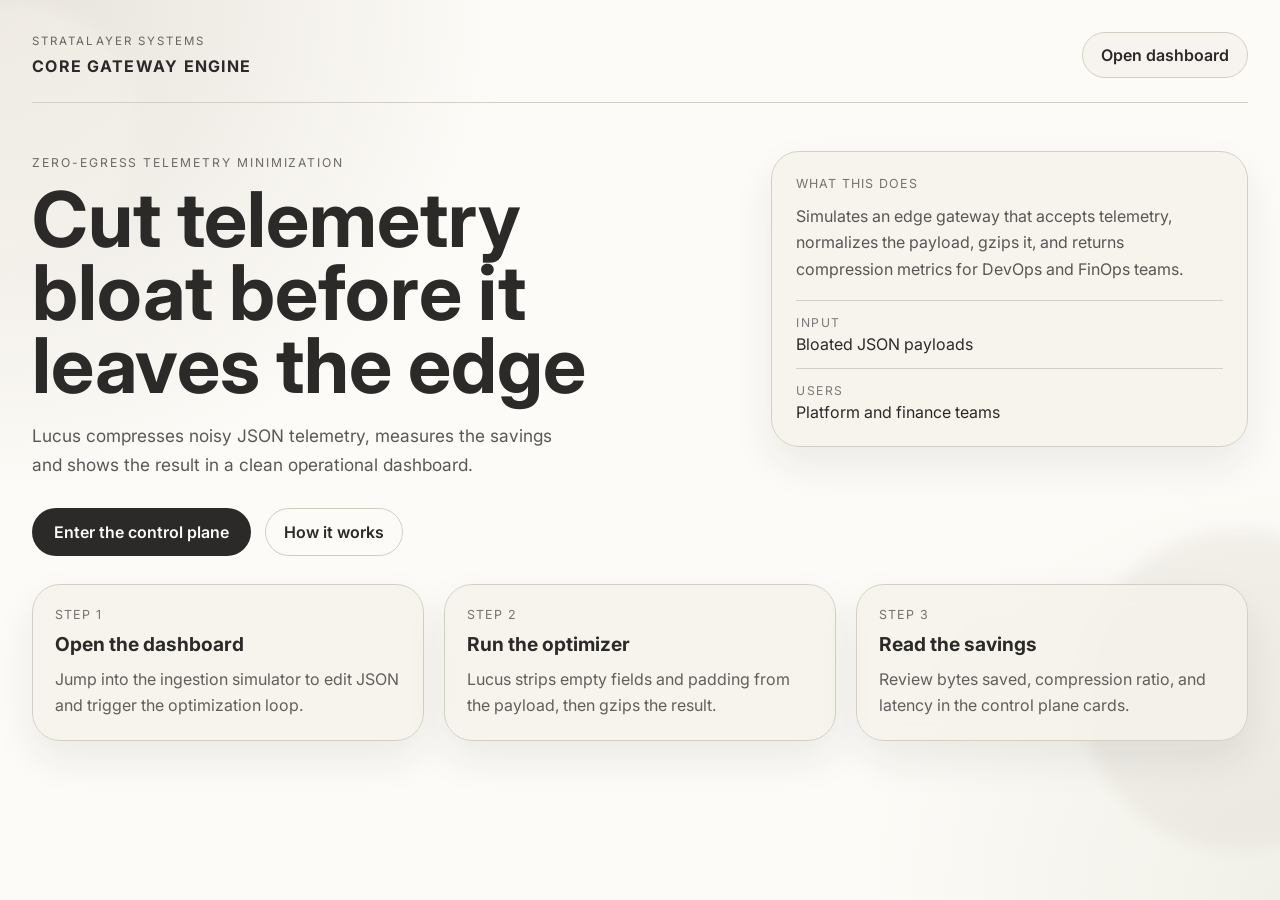
==== index.html @ 42809946 "Add static HTML/CSS/JS version of the site Landing page (index.html) and dashboard (dashboard.html) " ====
<!doctype html>
<html lang="en">
<head>
  <meta charset="utf-8">
  <meta name="viewport" content="width=device-width, initial-scale=1">
  <title>Lucus Core Gateway Engine</title>
  <meta name="description" content="Zero-egress edge minimization framework for telemetry compression.">
  <link rel="preconnect" href="https://fonts.googleapis.com">
  <link rel="preconnect" href="https://fonts.gstatic.com" crossorigin>
  <link rel="stylesheet" href="https://fonts.googleapis.com/css2?family=Inter:wght@400;600;700&family=JetBrains+Mono:wght@400;600&display=swap">
  <link rel="stylesheet" href="css/styles.css">
</head>
<body>
  <main class="landing-shell">
    <section class="backdrop backdrop-one" aria-hidden="true"></section>
    <section class="backdrop backdrop-two" aria-hidden="true"></section>

    <header class="top-nav">
      <div>
        <p class="eyebrow">StrataLayer Systems</p>
        <strong class="nav-brand">Core Gateway Engine</strong>
      </div>
      <a class="secondary-button" href="dashboard.html">Open dashboard</a>
    </header>

    <section class="hero">
      <div class="hero-copy">
        <p class="section-label">Zero-egress telemetry minimization</p>
        <h1>Cut telemetry bloat before it leaves the edge</h1>
        <p class="hero-lead">
          Lucus compresses noisy JSON telemetry, measures the savings and shows the result in a clean operational dashboard.
        </p>

        <div class="cta-row">
          <a class="primary-button" href="dashboard.html">Enter the control plane</a>
          <a class="ghost-link" href="#how-it-works">How it works</a>
        </div>
      </div>

      <aside class="hero-card">
        <span class="metric-label">What this does</span>
        <p class="hero-summary">
          Simulates an edge gateway that accepts telemetry, normalizes the payload, gzips it, and returns compression metrics for DevOps and FinOps teams.
        </p>
        <dl class="feature-stats">
          <div>
            <dt>Input</dt>
            <dd>Bloated JSON payloads</dd>
          </div>
          <div>
            <dt>Users</dt>
            <dd>Platform and finance teams</dd>
          </div>
        </dl>
      </aside>
    </section>

    <section class="feature-grid" id="how-it-works">
      <article class="mini-card">
        <span class="metric-label">Step 1</span>
        <h2>Open the dashboard</h2>
        <p>Jump into the ingestion simulator to edit JSON and trigger the optimization loop.</p>
      </article>
      <article class="mini-card">
        <span class="metric-label">Step 2</span>
        <h2>Run the optimizer</h2>
        <p>Lucus strips empty fields and padding from the payload, then gzips the result.</p>
      </article>
      <article class="mini-card">
        <span class="metric-label">Step 3</span>
        <h2>Read the savings</h2>
        <p>Review bytes saved, compression ratio, and latency in the control plane cards.</p>
      </article>
    </section>
  </main>
</body>
</html>
---- css/styles.css ----
/* Fonts are loaded from Google Fonts in each HTML page's <head>. */
:root {
  --font-sans: 'Inter';
  --font-mono: 'JetBrains Mono';
}

:root {
  --canvas: #fdfbf7;
  --surface: #f5f2eb;
  --ink: #2c2a29;
  --border: #d4cfc5;
  --success: #606c38;
  --shadow: rgba(44, 42, 41, 0.08);
  --warning: #7a5c2f;
}

* {
  box-sizing: border-box;
}

html {
  color-scheme: light;
}

body {
  margin: 0;
  min-height: 100vh;
  background:
    radial-gradient(circle at top left, rgba(212, 207, 197, 0.55), transparent 32%),
    radial-gradient(circle at bottom right, rgba(96, 108, 56, 0.08), transparent 28%),
    var(--canvas);
  color: var(--ink);
  font-family: var(--font-sans), sans-serif;
}

button,
textarea {
  font: inherit;
}

.shell {
  position: relative;
  max-width: 1440px;
  margin: 0 auto;
  padding: 32px;
  overflow: hidden;
}

.landing-shell {
  position: relative;
  max-width: 1440px;
  min-height: 100vh;
  margin: 0 auto;
  padding: 32px;
  overflow: hidden;
}

.backdrop {
  position: absolute;
  border-radius: 999px;
  filter: blur(8px);
  opacity: 0.65;
  pointer-events: none;
}

.backdrop-one {
  inset: 0 auto auto -120px;
  width: 260px;
  height: 260px;
  background: rgba(245, 242, 235, 0.8);
}

.backdrop-two {
  inset: auto -120px 50px auto;
  width: 320px;
  height: 320px;
  background: rgba(212, 207, 197, 0.38);
}

.header {
  position: relative;
  z-index: 1;
  display: flex;
  justify-content: space-between;
  gap: 24px;
  align-items: flex-end;
  padding-bottom: 24px;
  border-bottom: 1px solid var(--border);
}

.eyebrow {
  margin: 0 0 8px;
  letter-spacing: 0.18em;
  text-transform: uppercase;
  font-size: 0.72rem;
  color: rgba(44, 42, 41, 0.7);
}

.header h1 {
  margin: 0;
  font-size: clamp(2rem, 4vw, 3.6rem);
  line-height: 0.98;
  max-width: 12ch;
}

.header-note {
  margin: 0;
  max-width: 34ch;
  font-size: 0.98rem;
  line-height: 1.55;
  color: rgba(44, 42, 41, 0.78);
}

.top-nav {
  position: relative;
  z-index: 1;
  display: flex;
  align-items: center;
  justify-content: space-between;
  gap: 24px;
  padding-bottom: 24px;
  border-bottom: 1px solid var(--border);
}

.nav-brand {
  display: block;
  margin-top: 4px;
  font-size: 1rem;
  letter-spacing: 0.08em;
  text-transform: uppercase;
}

.section-label {
  display: inline-block;
  margin: 0 0 14px;
  letter-spacing: 0.16em;
  text-transform: uppercase;
  font-size: 0.76rem;
  color: rgba(44, 42, 41, 0.68);
}

.hero {
  position: relative;
  z-index: 1;
  display: grid;
  grid-template-columns: minmax(0, 1.2fr) minmax(320px, 0.8fr);
  gap: 24px;
  align-items: start;
  padding: 48px 0 28px;
}

.hero-copy h1 {
  margin: 0;
  max-width: 12ch;
  font-size: clamp(2.6rem, 6vw, 5.4rem);
  line-height: 0.95;
}

.hero-lead {
  max-width: 48ch;
  margin: 18px 0 0;
  font-size: 1.08rem;
  line-height: 1.7;
  color: rgba(44, 42, 41, 0.78);
}

.cta-row {
  display: flex;
  flex-wrap: wrap;
  gap: 14px;
  margin-top: 28px;
}

.secondary-button,
.ghost-link {
  display: inline-flex;
  align-items: center;
  justify-content: center;
  min-height: 46px;
  padding: 0 18px;
  border-radius: 999px;
  border: 1px solid var(--border);
  color: var(--ink);
  text-decoration: none;
  font-weight: 600;
  background: rgba(245, 242, 235, 0.65);
}

.ghost-link {
  background: transparent;
}

.hero-card,
.mini-card {
  border: 1px solid var(--border);
  border-radius: 28px;
  background: rgba(245, 242, 235, 0.82);
  box-shadow: 0 18px 40px var(--shadow);
  backdrop-filter: blur(12px);
}

.hero-card {
  padding: 24px;
}

.hero-summary {
  margin: 12px 0 18px;
  font-size: 1rem;
  line-height: 1.65;
  color: rgba(44, 42, 41, 0.78);
}

.feature-stats {
  margin: 0;
  display: grid;
  gap: 14px;
}

.feature-stats div {
  padding-top: 14px;
  border-top: 1px solid var(--border);
}

.feature-stats dt {
  margin: 0 0 4px;
  font-size: 0.76rem;
  letter-spacing: 0.12em;
  text-transform: uppercase;
  color: rgba(44, 42, 41, 0.6);
}

.feature-stats dd {
  margin: 0;
  font-size: 1rem;
}

.feature-grid {
  position: relative;
  z-index: 1;
  display: grid;
  grid-template-columns: repeat(3, minmax(0, 1fr));
  gap: 20px;
  padding-bottom: 40px;
}

.mini-card {
  padding: 22px;
}

.mini-card h2 {
  margin: 10px 0 10px;
  font-size: 1.2rem;
}

.mini-card p {
  margin: 0;
  line-height: 1.65;
  color: rgba(44, 42, 41, 0.74);
}

.dashboard {
  position: relative;
  z-index: 1;
  display: grid;
  grid-template-columns: 1.05fr 0.95fr;
  gap: 24px;
  padding-top: 24px;
}

.panel {
  background: rgba(245, 242, 235, 0.82);
  border: 1px solid var(--border);
  border-radius: 28px;
  box-shadow: 0 18px 40px var(--shadow);
  backdrop-filter: blur(12px);
}

.terminal-panel,
.analytics-panel {
  padding: 24px;
}

.panel-heading {
  display: flex;
  justify-content: space-between;
  align-items: baseline;
  gap: 16px;
  margin-bottom: 18px;
}

.panel-heading h2 {
  margin: 0;
  font-size: 1.25rem;
}

.panel-heading span {
  font-size: 0.88rem;
  color: rgba(44, 42, 41, 0.64);
}

.terminal-label {
  display: inline-block;
  margin-bottom: 10px;
  font-size: 0.84rem;
  letter-spacing: 0.08em;
  text-transform: uppercase;
  color: rgba(44, 42, 41, 0.68);
}

.terminal-input {
  width: 100%;
  min-height: 520px;
  resize: vertical;
  border: 1px solid var(--border);
  border-radius: 22px;
  padding: 20px;
  background: #fcfaf5;
  color: var(--ink);
  font-family: var(--font-mono), monospace;
  font-size: 0.94rem;
  line-height: 1.6;
  outline: none;
}

.terminal-input:focus {
  border-color: rgba(96, 108, 56, 0.45);
  box-shadow: 0 0 0 4px rgba(96, 108, 56, 0.08);
}

.actions {
  display: flex;
  flex-wrap: wrap;
  gap: 12px;
  align-items: center;
  margin-top: 18px;
}

.primary-button {
  border: none;
  border-radius: 999px;
  padding: 14px 22px;
  background: var(--ink);
  color: #fdfbf7;
  font-weight: 600;
  cursor: pointer;
  transition: transform 160ms ease, opacity 160ms ease, background 160ms ease;
}

.primary-button:hover:not(:disabled) {
  transform: translateY(-1px);
  background: #1f1d1c;
}

.primary-button:disabled {
  opacity: 0.7;
  cursor: progress;
}

.status-chip {
  border-radius: 999px;
  padding: 10px 14px;
  border: 1px solid var(--border);
  font-size: 0.85rem;
  letter-spacing: 0.04em;
}

.status-chip[data-state='active'] {
  color: var(--success);
  border-color: rgba(96, 108, 56, 0.3);
  background: rgba(96, 108, 56, 0.08);
}

.supporting-copy {
  margin: 16px 0 0;
  color: rgba(44, 42, 41, 0.72);
  line-height: 1.6;
}

.error-banner {
  margin: 16px 0 0;
  padding: 14px 16px;
  border-radius: 16px;
  background: rgba(122, 92, 47, 0.08);
  color: var(--warning);
  border: 1px solid rgba(122, 92, 47, 0.2);
}

.metric-grid {
  display: grid;
  grid-template-columns: repeat(2, minmax(0, 1fr));
  gap: 16px;
}

.metric-card,
.chart-card,
.insight-strip {
  border: 1px solid var(--border);
  border-radius: 22px;
  background: rgba(253, 251, 247, 0.7);
}

.metric-card {
  padding: 16px;
}

.metric-label {
  display: block;
  margin-bottom: 8px;
  font-size: 0.78rem;
  letter-spacing: 0.08em;
  text-transform: uppercase;
  color: rgba(44, 42, 41, 0.64);
}

.metric-value {
  display: block;
  font-size: 1.35rem;
  line-height: 1.15;
  font-family: var(--font-mono), monospace;
}

.status-value {
  color: var(--success);
}

.metric-subtext {
  margin: 8px 0 0;
  color: rgba(44, 42, 41, 0.65);
  font-size: 0.88rem;
}

.chart-card {
  margin-top: 18px;
  padding: 18px;
}

.chart-header,
.chart-footer,
.insight-strip {
  display: flex;
  justify-content: space-between;
  gap: 16px;
  align-items: center;
}

.chart-header {
  margin-bottom: 14px;
}

.bar-track {
  width: 100%;
  height: 16px;
  border-radius: 999px;
  background: rgba(212, 207, 197, 0.55);
  overflow: hidden;
}

.bar-fill {
  height: 100%;
  border-radius: inherit;
  background: linear-gradient(90deg, rgba(96, 108, 56, 0.82), rgba(96, 108, 56, 0.48));
  transition: width 260ms ease;
}

.chart-footer {
  margin-top: 14px;
}

.insight-strip {
  margin-top: 18px;
  padding: 18px;
}

.insight-strip strong,
.chart-header strong,
.chart-footer strong {
  font-family: var(--font-mono), monospace;
}

@media (max-width: 1100px) {
  .hero,
  .feature-grid,
  .dashboard {
    grid-template-columns: 1fr;
  }

  .terminal-input {
    min-height: 360px;
  }
}

@media (max-width: 720px) {
  .shell {
    padding: 18px;
  }

  .landing-shell {
    padding: 18px;
  }

  .header {
    flex-direction: column;
    align-items: start;
  }

  .top-nav {
    flex-direction: column;
    align-items: start;
  }

  .metric-grid {
    grid-template-columns: 1fr;
  }

  .terminal-panel,
  .analytics-panel {
    padding: 18px;
  }

  .hero {
    padding-top: 32px;
  }
}
/* Lets the primary button style work on links as well as buttons. */
a.primary-button {
  display: inline-flex;
  align-items: center;
  text-decoration: none;
}
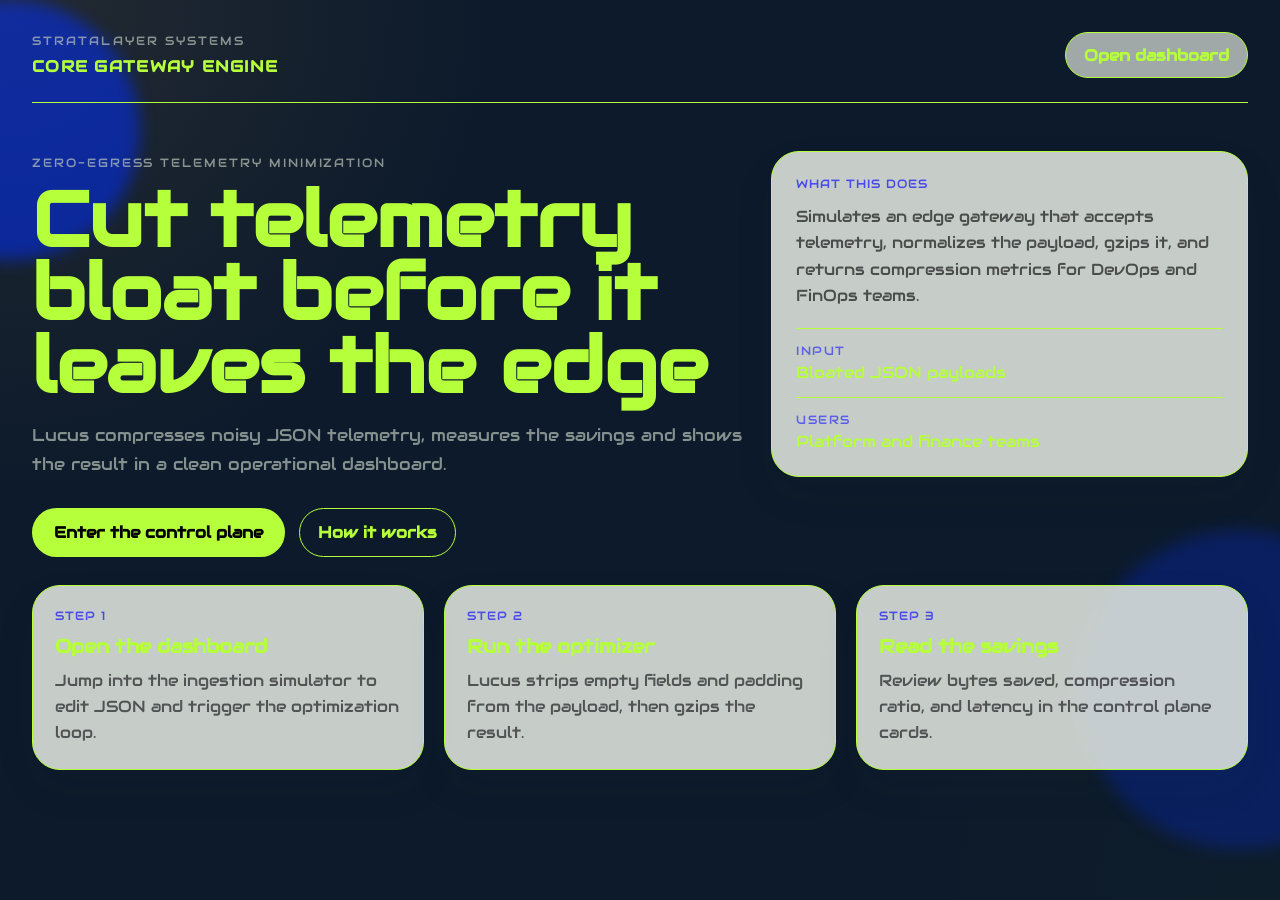
==== commit ed454885: "Initial commt" ====
--- a/index.html
+++ b/index.html
@@ -7,7 +7,7 @@
   <meta name="description" content="Zero-egress edge minimization framework for telemetry compression.">
   <link rel="preconnect" href="https://fonts.googleapis.com">
   <link rel="preconnect" href="https://fonts.gstatic.com" crossorigin>
-  <link rel="stylesheet" href="https://fonts.googleapis.com/css2?family=Inter:wght@400;600;700&family=JetBrains+Mono:wght@400;600&display=swap">
+  <link href="https://fonts.googleapis.com/css2?family=Audiowide&display=swap" rel="stylesheet">
   <link rel="stylesheet" href="css/styles.css">
 </head>
 <body>
--- a/css/styles.css
+++ b/css/styles.css
@@ -1,17 +1,24 @@
 /* Fonts are loaded from Google Fonts in each HTML page's <head>. */
 :root {
-  --font-sans: 'Inter';
+  --font-sans: 'Audiowide';
   --font-mono: 'JetBrains Mono';
 }
 
+
+.audiowide-regular {
+  font-family: "Audiowide", sans-serif;
+  font-weight: 400;
+  font-style: normal;
+}
+
 :root {
-  --canvas: #fdfbf7;
-  --surface: #f5f2eb;
-  --ink: #2c2a29;
-  --border: #d4cfc5;
-  --success: #606c38;
-  --shadow: rgba(44, 42, 41, 0.08);
-  --warning: #7a5c2f;
+  --canvas: #0C1A2B;
+  --surface: #0C1A2B;
+  --ink: #B6FF3B;
+  --border: #B6FF3B;
+  --success: #001aff;
+  --shadow: rgba(41, 44, 42, 0.08);
+  --warning: #000000;
 }
 
 * {
@@ -26,8 +33,8 @@
   margin: 0;
   min-height: 100vh;
   background:
-    radial-gradient(circle at top left, rgba(212, 207, 197, 0.55), transparent 32%),
-    radial-gradient(circle at bottom right, rgba(96, 108, 56, 0.08), transparent 28%),
+    radial-gradient(circle at top left, rgba(56, 56, 56, 0.55), transparent 32%),
+    radial-gradient(circle at bottom right, rgba(38, 61, 34, 0.08), transparent 28%),
     var(--canvas);
   color: var(--ink);
   font-family: var(--font-sans), sans-serif;
@@ -67,14 +74,14 @@
   inset: 0 auto auto -120px;
   width: 260px;
   height: 260px;
-  background: rgba(245, 242, 235, 0.8);
+  background: rgba(1, 47, 255, 0.8);
 }
 
 .backdrop-two {
   inset: auto -120px 50px auto;
   width: 320px;
   height: 320px;
-  background: rgba(212, 207, 197, 0.38);
+  background: rgba(1, 47, 255, 0.38);
 }
 
 .header {
@@ -93,7 +100,7 @@
   letter-spacing: 0.18em;
   text-transform: uppercase;
   font-size: 0.72rem;
-  color: rgba(44, 42, 41, 0.7);
+  color: rgba(192, 202, 190, 0.68);
 }
 
 .header h1 {
@@ -108,7 +115,7 @@
   max-width: 34ch;
   font-size: 0.98rem;
   line-height: 1.55;
-  color: rgba(44, 42, 41, 0.78);
+  color: rgba(65, 73, 51, 0.78);
 }
 
 .top-nav {
@@ -136,7 +143,7 @@
   letter-spacing: 0.16em;
   text-transform: uppercase;
   font-size: 0.76rem;
-  color: rgba(44, 42, 41, 0.68);
+  color: rgba(192, 202, 190, 0.68);
 }
 
 .hero {
@@ -161,7 +168,7 @@
   margin: 18px 0 0;
   font-size: 1.08rem;
   line-height: 1.7;
-  color: rgba(44, 42, 41, 0.78);
+  color: rgba(192, 202, 190, 0.68)
 }
 
 .cta-row {
@@ -183,7 +190,7 @@
   color: var(--ink);
   text-decoration: none;
   font-weight: 600;
-  background: rgba(245, 242, 235, 0.65);
+  background: rgba(240, 245, 235, 0.65);
 }
 
 .ghost-link {
@@ -194,7 +201,7 @@
 .mini-card {
   border: 1px solid var(--border);
   border-radius: 28px;
-  background: rgba(245, 242, 235, 0.82);
+  background: rgba(240, 245, 235, 0.82);
   box-shadow: 0 18px 40px var(--shadow);
   backdrop-filter: blur(12px);
 }
@@ -207,7 +214,7 @@
   margin: 12px 0 18px;
   font-size: 1rem;
   line-height: 1.65;
-  color: rgba(44, 42, 41, 0.78);
+  color: rgba(41, 41, 44, 0.78);
 }
 
 .feature-stats {
@@ -226,7 +233,7 @@
   font-size: 0.76rem;
   letter-spacing: 0.12em;
   text-transform: uppercase;
-  color: rgba(44, 42, 41, 0.6);
+  color: rgba(21, 21, 255, 0.6);
 }
 
 .feature-stats dd {
@@ -255,7 +262,7 @@
 .mini-card p {
   margin: 0;
   line-height: 1.65;
-  color: rgba(44, 42, 41, 0.74);
+  color: rgba(41, 41, 44, 0.74);
 }
 
 .dashboard {
@@ -268,7 +275,7 @@
 }
 
 .panel {
-  background: rgba(245, 242, 235, 0.82);
+  background: rgba(240, 245, 235, 0.82);
   border: 1px solid var(--border);
   border-radius: 28px;
   box-shadow: 0 18px 40px var(--shadow);
@@ -295,7 +302,7 @@
 
 .panel-heading span {
   font-size: 0.88rem;
-  color: rgba(44, 42, 41, 0.64);
+  color: rgba(44, 41, 41, 0.64);
 }
 
 .terminal-label {
@@ -304,7 +311,7 @@
   font-size: 0.84rem;
   letter-spacing: 0.08em;
   text-transform: uppercase;
-  color: rgba(44, 42, 41, 0.68);
+  color: rgba(41, 41, 44, 0.68);
 }
 
 .terminal-input {
@@ -314,7 +321,7 @@
   border: 1px solid var(--border);
   border-radius: 22px;
   padding: 20px;
-  background: #fcfaf5;
+  background: #000000;
   color: var(--ink);
   font-family: var(--font-mono), monospace;
   font-size: 0.94rem;
@@ -323,7 +330,7 @@
 }
 
 .terminal-input:focus {
-  border-color: rgba(96, 108, 56, 0.45);
+  border-color: rgba(80, 108, 56, 0.45);
   box-shadow: 0 0 0 4px rgba(96, 108, 56, 0.08);
 }
 
@@ -340,7 +347,7 @@
   border-radius: 999px;
   padding: 14px 22px;
   background: var(--ink);
-  color: #fdfbf7;
+  color: #000000;
   font-weight: 600;
   cursor: pointer;
   transition: transform 160ms ease, opacity 160ms ease, background 160ms ease;
@@ -348,7 +355,7 @@
 
 .primary-button:hover:not(:disabled) {
   transform: translateY(-1px);
-  background: #1f1d1c;
+  background: #215a0f;
 }
 
 .primary-button:disabled {
@@ -366,13 +373,13 @@
 
 .status-chip[data-state='active'] {
   color: var(--success);
-  border-color: rgba(96, 108, 56, 0.3);
-  background: rgba(96, 108, 56, 0.08);
+  border-color: rgba(77, 108, 56, 0.3);
+  background: rgba(65, 108, 56, 0.08);
 }
 
 .supporting-copy {
   margin: 16px 0 0;
-  color: rgba(44, 42, 41, 0.72);
+  color: rgba(42, 44, 41, 0.72);
   line-height: 1.6;
 }
 
@@ -380,9 +387,9 @@
   margin: 16px 0 0;
   padding: 14px 16px;
   border-radius: 16px;
-  background: rgba(122, 92, 47, 0.08);
+  background: rgba(47, 58, 122, 0.08);
   color: var(--warning);
-  border: 1px solid rgba(122, 92, 47, 0.2);
+  border: 1px solid rgba(48, 47, 122, 0.2);
 }
 
 .metric-grid {
@@ -396,7 +403,7 @@
 .insight-strip {
   border: 1px solid var(--border);
   border-radius: 22px;
-  background: rgba(253, 251, 247, 0.7);
+  background: rgba(137, 163, 235, 0.7);
 }
 
 .metric-card {
@@ -409,7 +416,7 @@
   font-size: 0.78rem;
   letter-spacing: 0.08em;
   text-transform: uppercase;
-  color: rgba(44, 42, 41, 0.64);
+  color: rgba(0, 0, 255, 0.64);
 }
 
 .metric-value {
@@ -425,7 +432,7 @@
 
 .metric-subtext {
   margin: 8px 0 0;
-  color: rgba(44, 42, 41, 0.65);
+  color: rgba(41, 41, 44, 0.65);
   font-size: 0.88rem;
 }
 
@@ -451,7 +458,7 @@
   width: 100%;
   height: 16px;
   border-radius: 999px;
-  background: rgba(212, 207, 197, 0.55);
+  background: rgba(197, 202, 212, 0.55);
   overflow: hidden;
 }
 
@@ -521,7 +528,7 @@
     padding-top: 32px;
   }
 }
-/* Lets the primary button style work on links as well as buttons. */
+
 a.primary-button {
   display: inline-flex;
   align-items: center;
